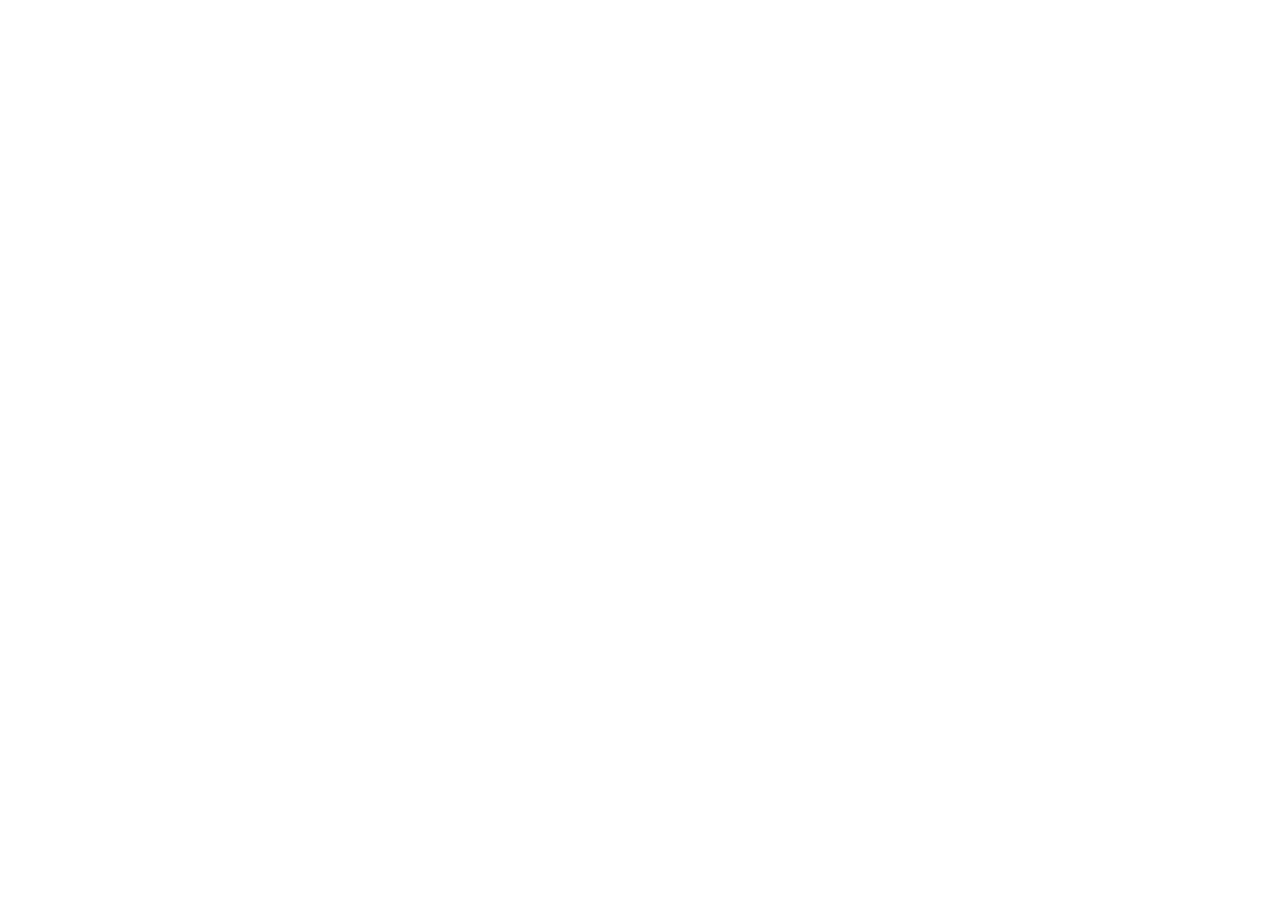
==== index.html @ e095d1ec "Add files via upload" ====
<!DOCTYPE html>
<html lang="id">
<head>
<meta charset="utf-8">
<meta name="viewport" content="width=device-width,initial-scale=1,viewport-fit=cover">
<title>Raka &amp; Alya - Undangan Pernikahan</title>
<meta name="description" content="Kami mengundang Anda untuk hadir di hari bahagia kami.">
<!-- GANTI: ganti DOMAIN-ANDA.com dengan alamat website sesudah dipublikasikan (harus URL lengkap) -->
<meta property="og:type" content="website">
<meta property="og:title" content="Raka &amp; Alya - Undangan Pernikahan">
<meta property="og:description" content="Kami mengundang Anda untuk hadir di hari bahagia kami.">
<meta property="og:image" content="https://DOMAIN-ANDA.com/assets/img/og.jpg">
<meta property="og:url" content="https://DOMAIN-ANDA.com/">
<meta name="twitter:card" content="summary">
<link rel="preconnect" href="https://fonts.googleapis.com">
<link rel="preconnect" href="https://fonts.gstatic.com" crossorigin>
<link href="https://fonts.googleapis.com/css2?family=Cormorant+Garamond:wght@400;600&family=Poppins:wght@300;400;500&display=swap" rel="stylesheet">
<link rel="stylesheet" href="assets/css/style.css">
<script>document.documentElement.classList.add('js')</script>
<meta property="og:site_name" content="Raka &amp; Alya - Undangan Pernikahan">
<meta property="og:image:width" content="600">
<meta property="og:image:height" content="600">
</head>
<body class="locked">
<main id="app" class="wrap"></main>
<noscript><p style="padding:24px;text-align:center">Aktifkan JavaScript untuk melihat undangan.</p></noscript>
<script src="assets/js/config.js"></script>
<script src="assets/js/main.js"></script>
</body>
</html>
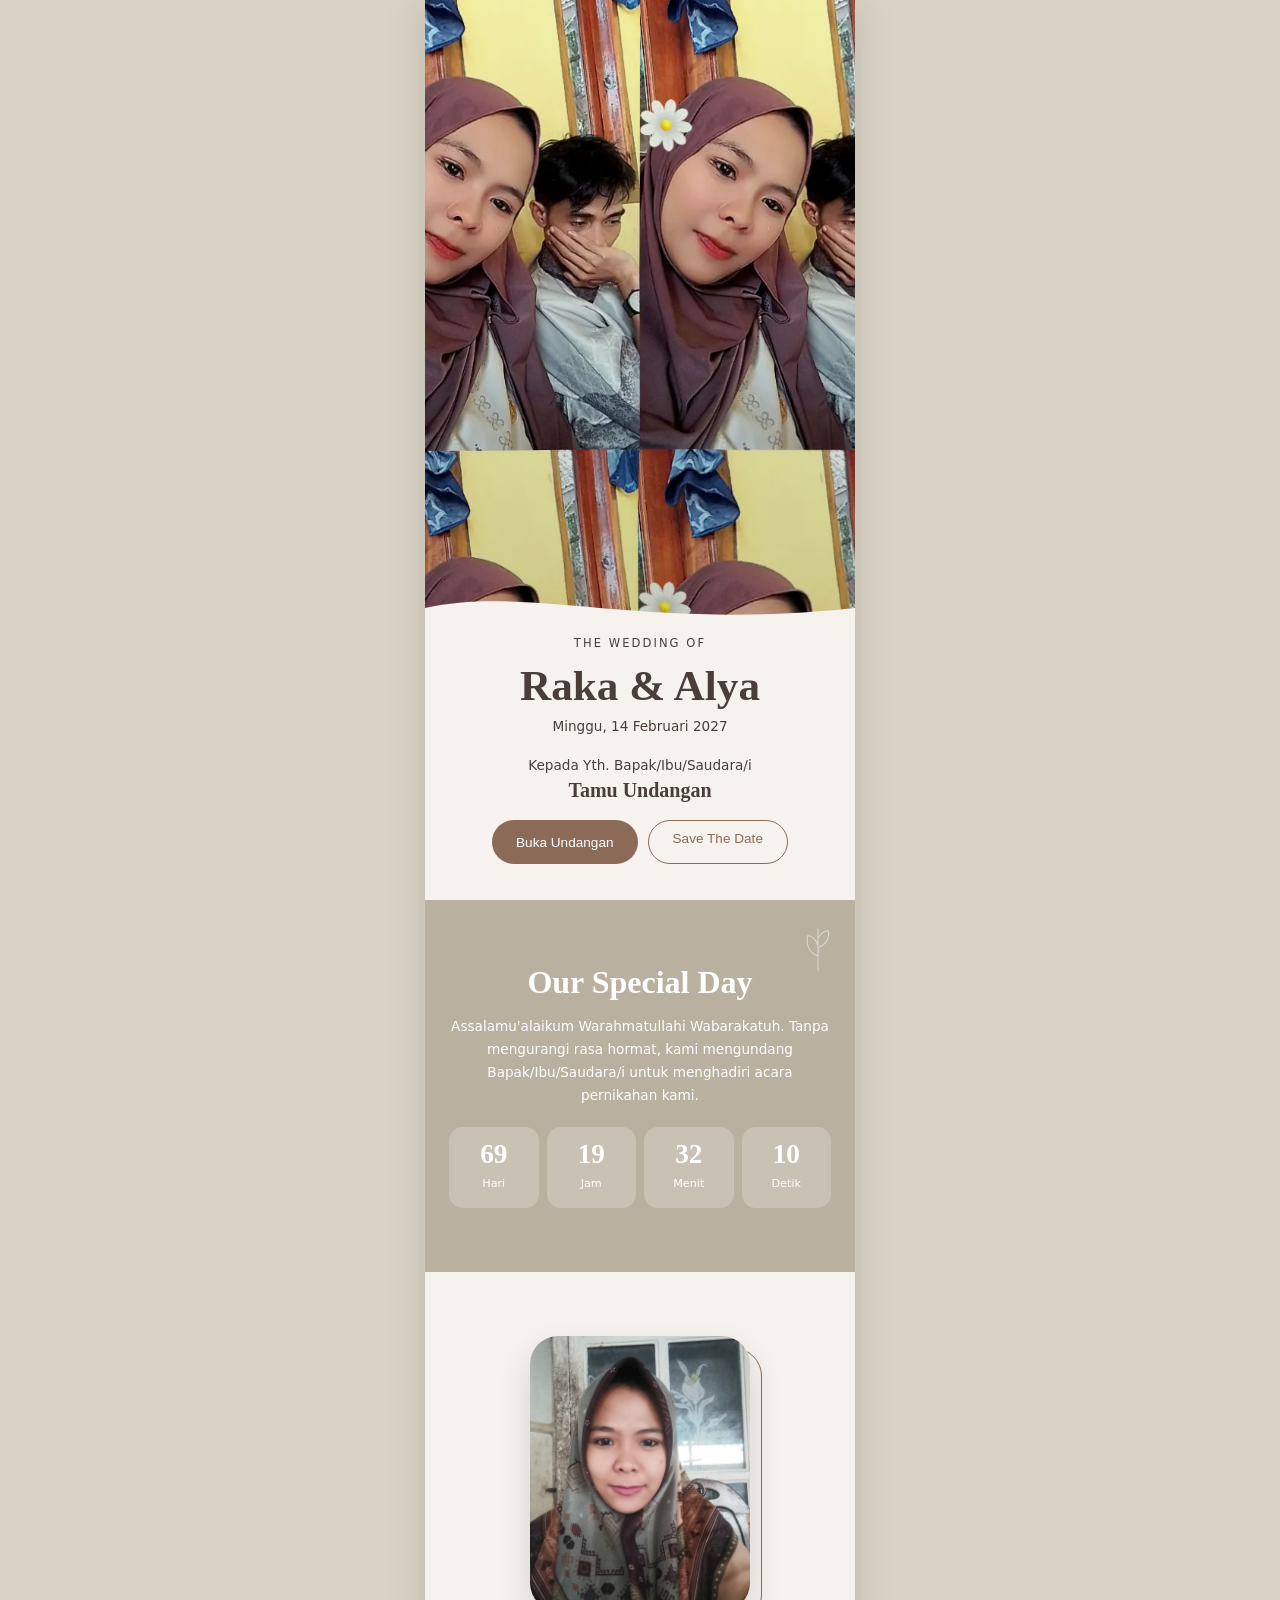
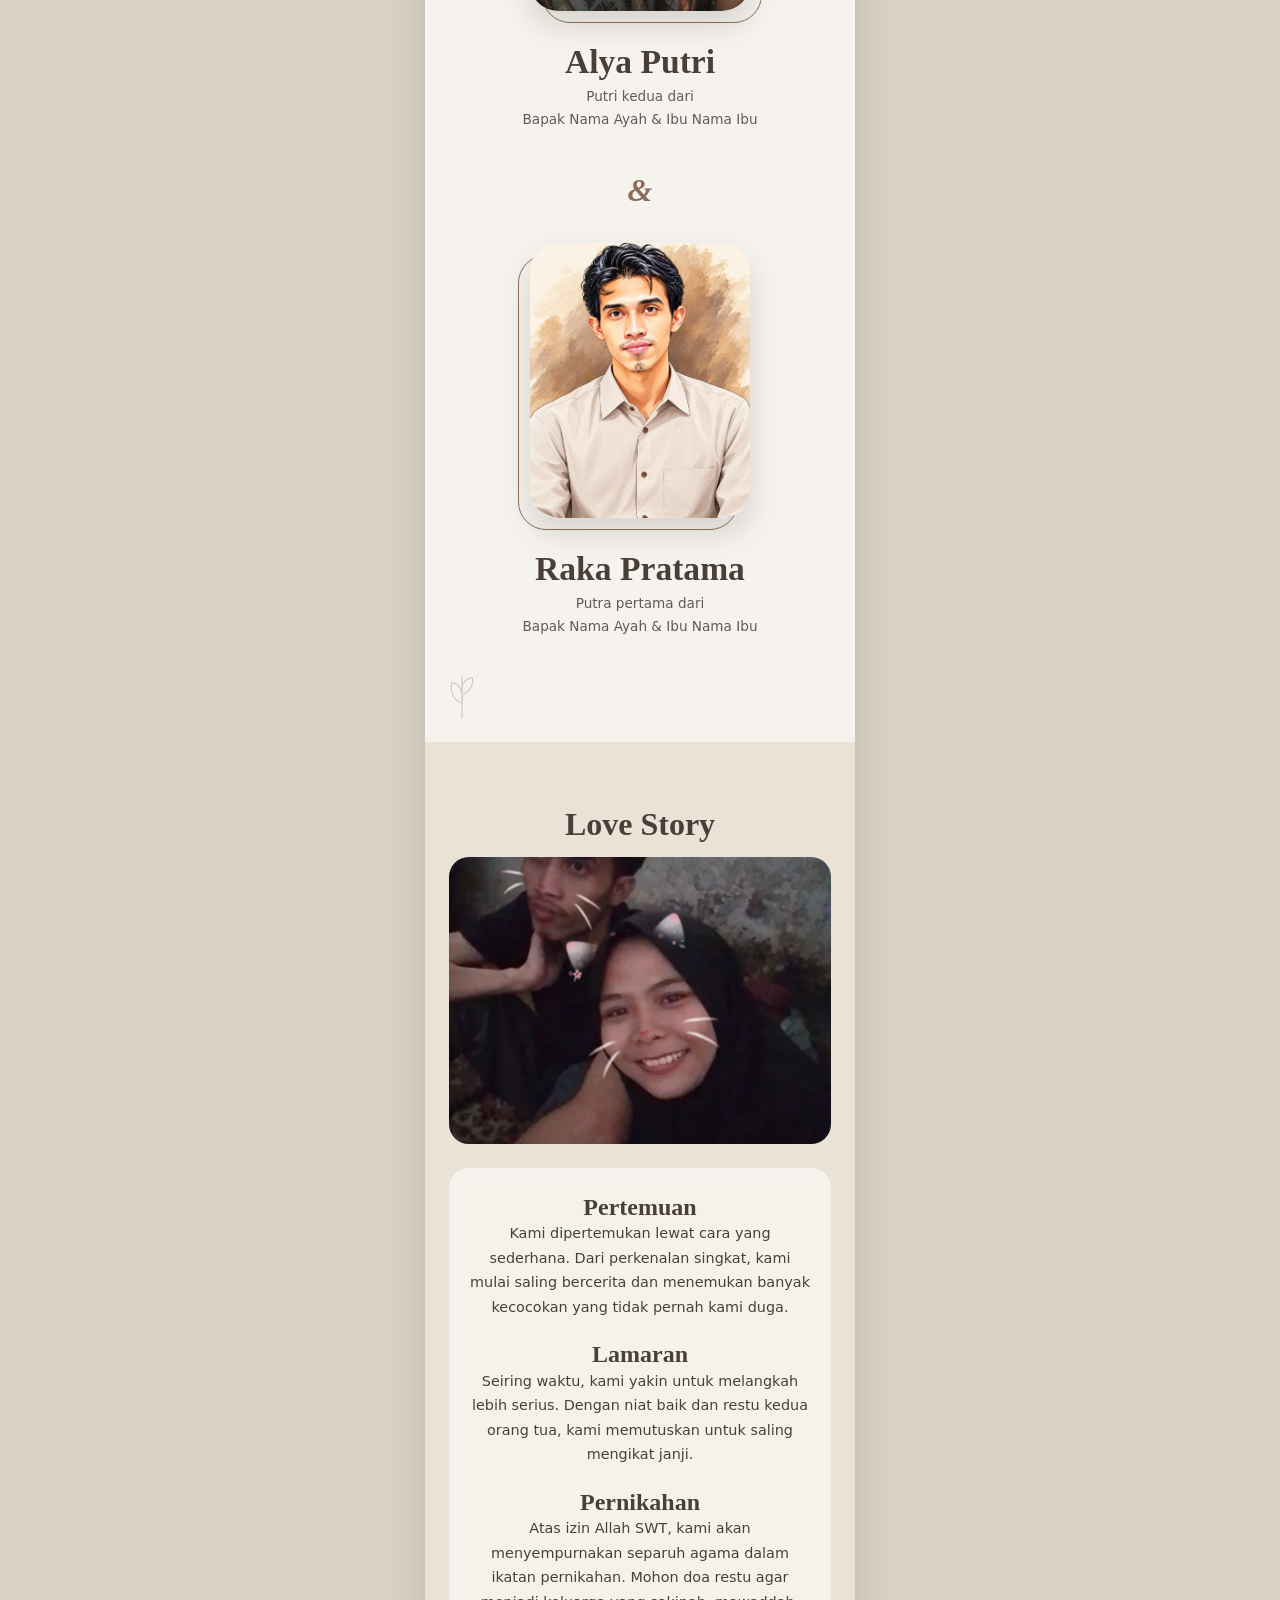
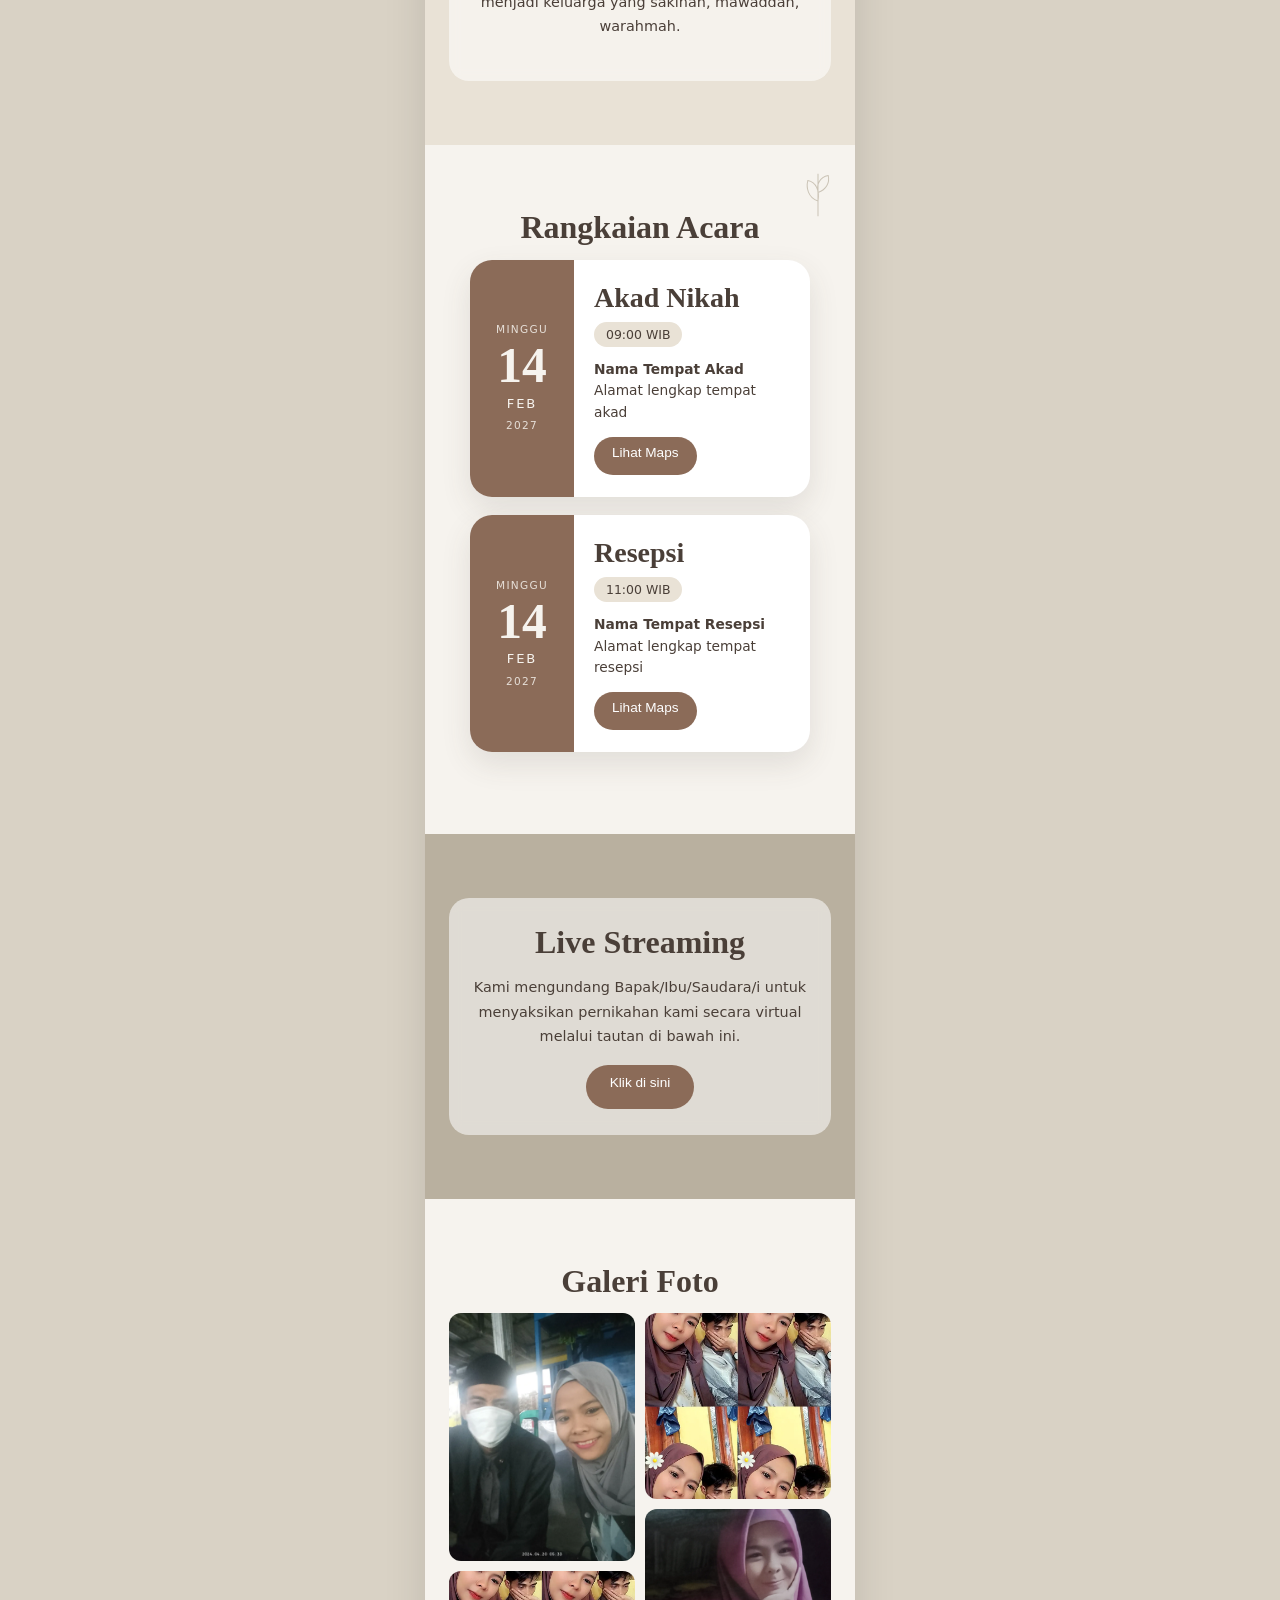
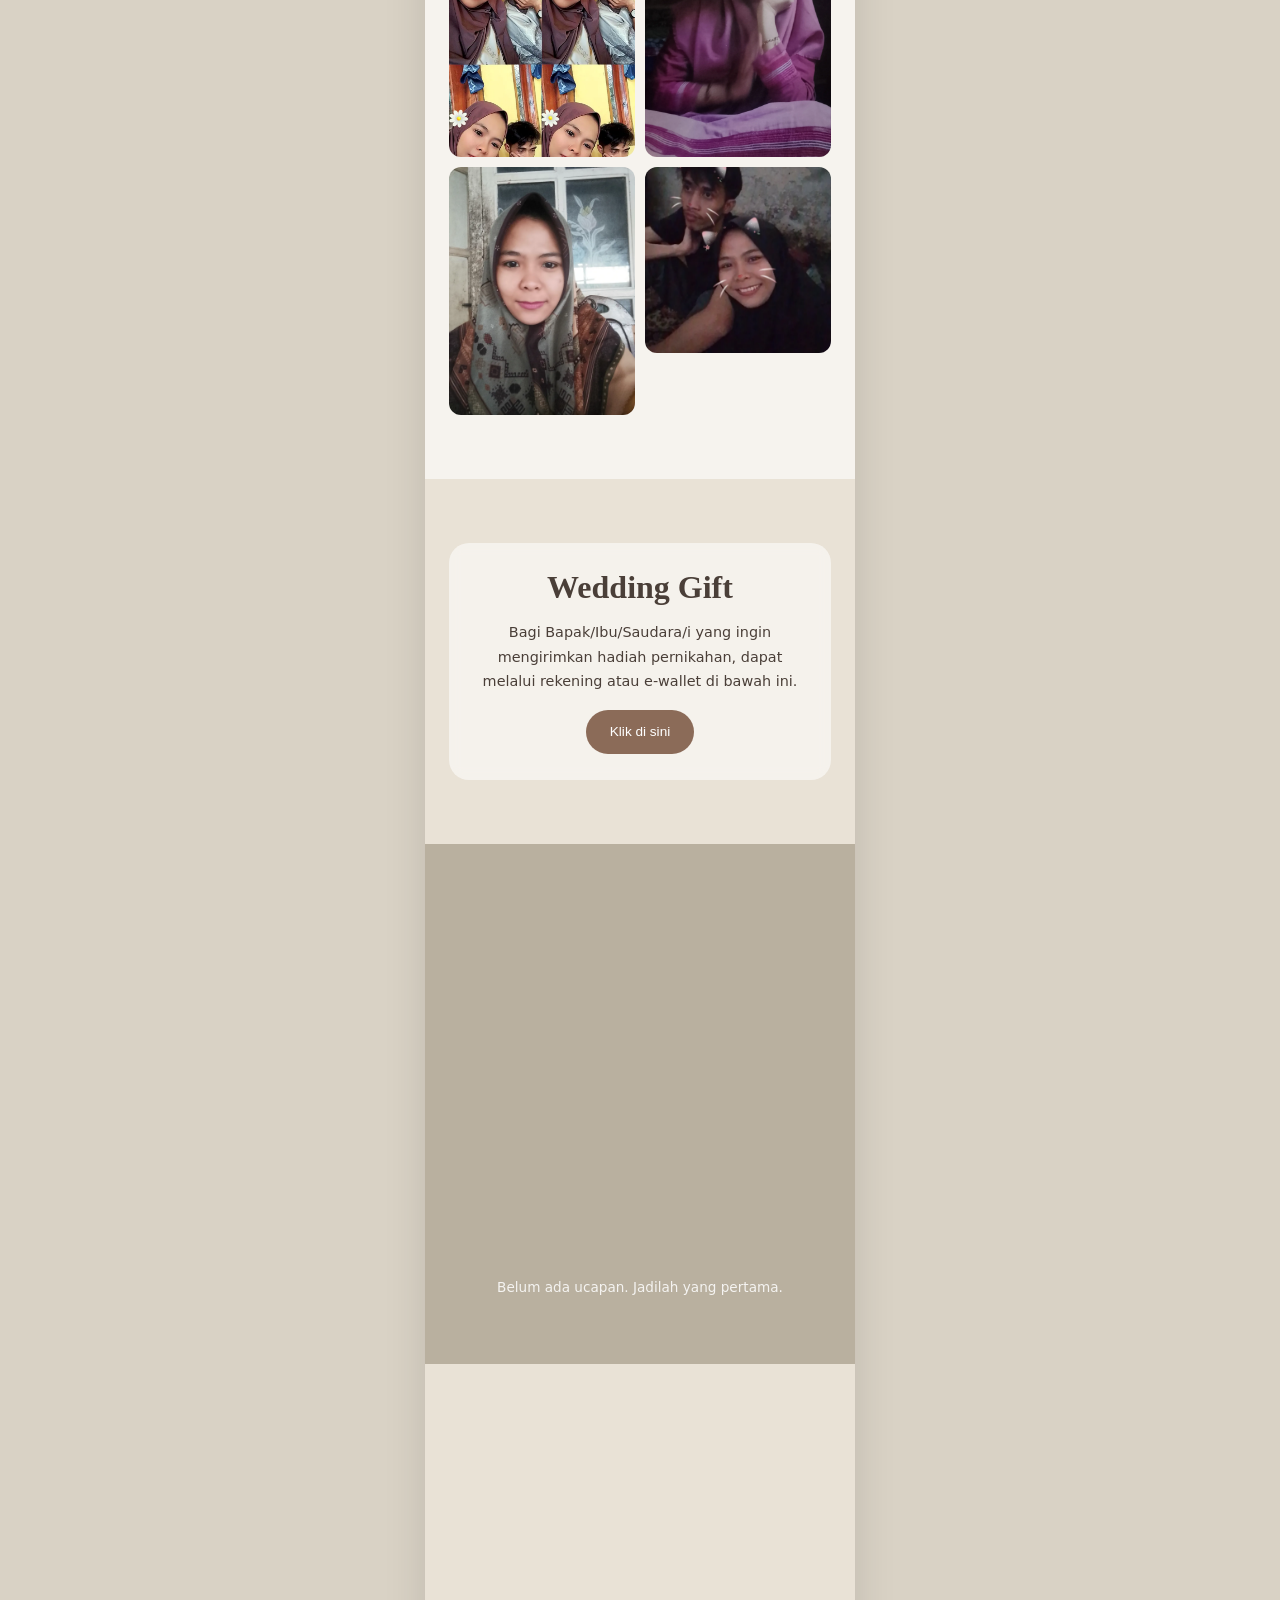
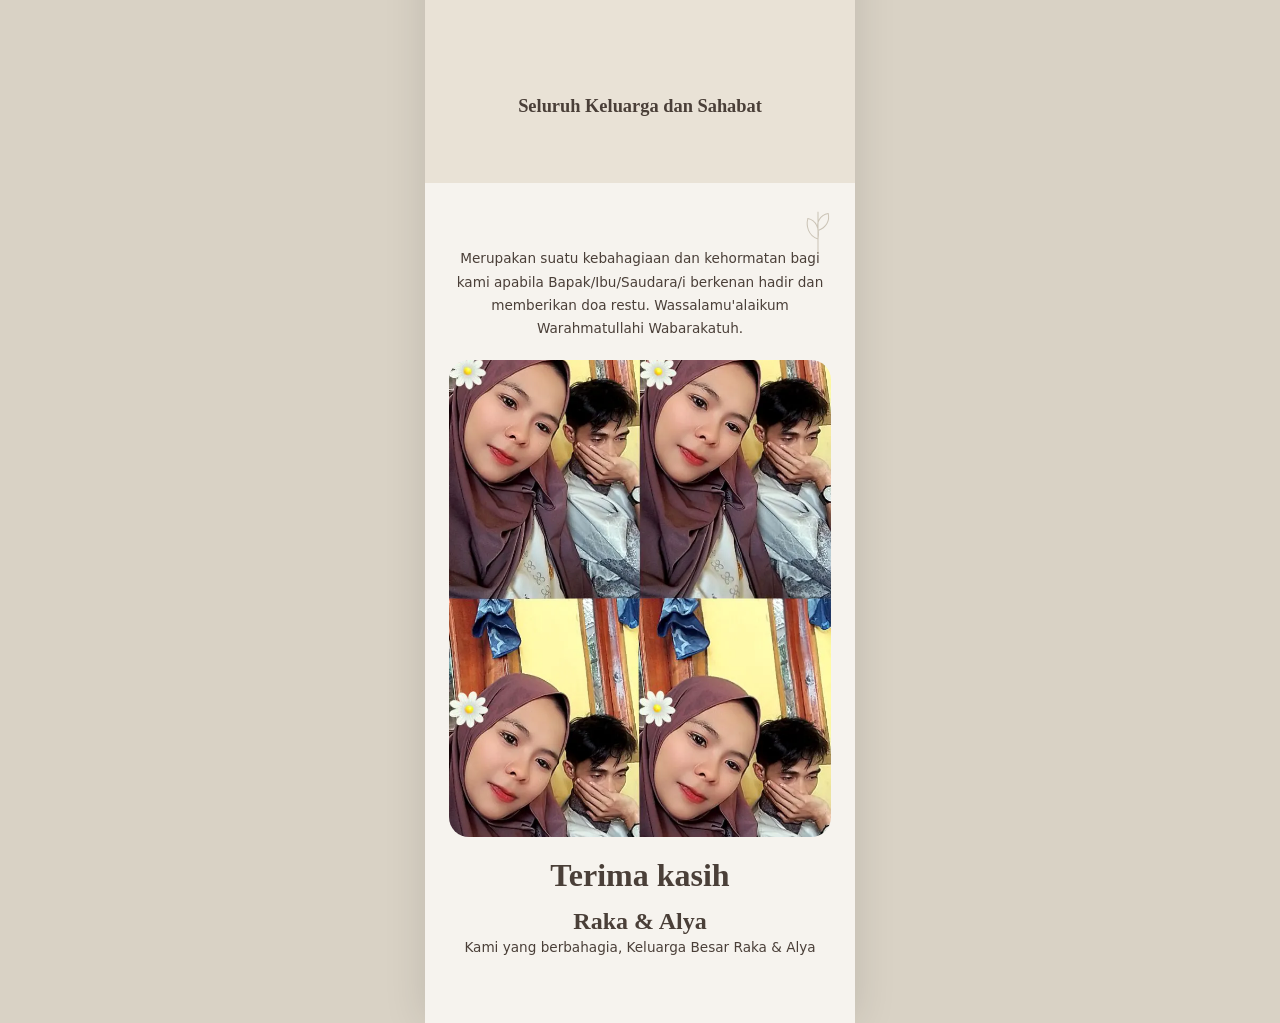
==== commit 80d86de6: "Add files via upload" ====
--- a/index.html
+++ b/index.html
@@ -9,8 +9,8 @@
 <meta property="og:type" content="website">
 <meta property="og:title" content="Raka &amp; Alya - Undangan Pernikahan">
 <meta property="og:description" content="Kami mengundang Anda untuk hadir di hari bahagia kami.">
-<meta property="og:image" content="https://DOMAIN-ANDA.com/assets/img/og.jpg">
-<meta property="og:url" content="https://DOMAIN-ANDA.com/">
+<meta property="og:image" content="https://ddarkan03-ux.github.io/undangan-katalog-darkan/assets/img/og.jpg">
+<meta property="og:url" content="https://ddarkan03-ux.github.io/undangan-katalog-darkan/">
 <meta name="twitter:card" content="summary">
 <link rel="preconnect" href="https://fonts.googleapis.com">
 <link rel="preconnect" href="https://fonts.gstatic.com" crossorigin>
--- a/assets/css/style.css
+++ b/assets/css/style.css
@@ -0,0 +1,146 @@
+/* ===== Variabel warna & animasi (ubah di sini) ===== */
+:root{--cream:#F6F3EE;--sand:#E9E2D6;--taupe:#B9B09F;--brown:#8B6B58;--ink:#4A3F38;--gold:#B8935A;--gold2:#E6CC99;--d:.9s;--ease:cubic-bezier(.22,1,.36,1)}
+*{box-sizing:border-box;margin:0;padding:0}
+html{scroll-behavior:smooth}
+body{font:400 15px/1.7 Poppins,system-ui,sans-serif;color:var(--ink);background:#d9d2c5;-webkit-text-size-adjust:100%}
+body.locked{overflow:hidden}
+img{display:block;max-width:100%}
+.wrap{max-width:430px;margin:0 auto;background:var(--cream);overflow-x:hidden;box-shadow:0 0 40px rgba(0,0,0,.12)}
+h1,h2,h3{font-family:'Cormorant Garamond',Georgia,serif;font-weight:600;line-height:1.15}
+h2{font-size:2rem;margin-bottom:14px}
+h3{font-size:1.5rem}
+.sm{font-size:.85rem;opacity:.85}
+.sec{padding:64px 24px;text-align:center;position:relative;overflow:hidden}
+.sand{background:var(--sand)}
+.taupe{background:var(--taupe);color:#fff}
+.btn{display:inline-block;min-height:44px;padding:10px 24px;border:0;border-radius:999px;background:var(--brown);color:#fff;font:500 .85rem Poppins,sans-serif;cursor:pointer;text-decoration:none;transition:transform .2s}
+.btn:active{transform:scale(.97)}
+.btn.ghost{background:transparent;color:var(--brown);border:1px solid var(--brown)}
+.btn:focus-visible,input:focus-visible,select:focus-visible,textarea:focus-visible{outline:2px solid var(--brown);outline-offset:2px}
+
+/* ===== Cover ===== */
+.cover{position:relative;min-height:100vh;min-height:100svh;display:flex;flex-direction:column;justify-content:flex-end;overflow:hidden;background:var(--taupe)}
+.slides,.slides img,.veil,.parts{position:absolute;inset:0}
+.slides img{width:100%;height:100%;object-fit:cover;opacity:0;transform:scale(1);transition:opacity 1.5s,transform 8s linear}
+.slides img.on{opacity:1;transform:scale(1.08)}
+.veil{background:linear-gradient(to bottom,rgba(0,0,0,.05),rgba(0,0,0,.25))}
+.parts{pointer-events:none;overflow:hidden}
+.parts i{position:absolute;bottom:-10px;border-radius:50%;background:rgba(255,255,255,.8);animation:up linear infinite}
+@keyframes up{to{transform:translateY(-110vh);opacity:0}}
+.wave{position:relative;display:block;width:100%;height:46px;overflow:hidden;margin-bottom:-1px}
+.wave svg{width:200%;height:100%;animation:wv 12s linear infinite}
+@keyframes wv{to{transform:translateX(-50%)}}
+.cover-body{position:relative;background:var(--cream);padding:0 24px 36px;text-align:center}
+.cover small{letter-spacing:.18em;font-size:.72rem}
+.cover h1{font-size:2.7rem;margin:6px 0 4px}
+.guest{margin:16px 0 18px;font-size:.85rem}
+.guest b{display:block;font:600 1.25rem 'Cormorant Garamond',Georgia,serif;margin-top:2px}
+.row{display:flex;gap:10px;justify-content:center;flex-wrap:wrap}
+
+/* ===== Ornamen daun ===== */
+.leaf{position:absolute;width:34px;color:var(--taupe);opacity:.7;animation:sway 6s ease-in-out infinite alternate;pointer-events:none}
+.leaf.a{top:22px;right:20px}.leaf.b{bottom:22px;left:20px;animation-delay:-3s}
+.taupe .leaf{color:#fff;opacity:.5}
+@keyframes sway{from{transform:rotate(-4deg) translateY(0)}to{transform:rotate(4deg) translateY(6px)}}
+
+/* ===== Hitung mundur ===== */
+.cd{display:grid;grid-template-columns:repeat(4,1fr);gap:8px;margin-top:20px}
+.cd div{background:rgba(255,255,255,.22);border-radius:14px;padding:12px 4px}
+.cd b{display:block;font:600 1.7rem 'Cormorant Garamond',Georgia,serif}
+.cd small{font-size:.7rem}
+
+/* ===== Mempelai ===== */
+.mp{margin-bottom:34px}
+.amp{font:italic 600 2rem 'Cormorant Garamond',Georgia,serif;color:var(--brown);margin-bottom:30px}
+
+/* ===== Love story ===== */
+.story{width:100%;aspect-ratio:4/3;object-fit:cover;border-radius:20px;margin-bottom:24px}
+.ls{margin-bottom:22px}
+.ls:last-child{margin-bottom:0}
+.ls p{font-size:.9rem}
+
+/* ===== Akad & Resepsi ===== */
+
+/* ===== Kartu kaca ===== */
+.glass{background:rgba(255,255,255,.55);-webkit-backdrop-filter:blur(6px);backdrop-filter:blur(6px);border-radius:20px;padding:26px 20px;color:var(--ink)}
+.glass p{margin-bottom:16px;font-size:.9rem}
+
+/* ===== Galeri ===== */
+.gal{columns:2;column-gap:10px}
+.gal img{width:100%;margin-bottom:10px;border-radius:12px;cursor:pointer;break-inside:avoid;object-fit:cover}
+.gal img:nth-child(odd){aspect-ratio:3/4}.gal img:nth-child(even){aspect-ratio:1/1}
+.lb{position:fixed;inset:0;background:rgba(20,15,10,.92);display:none;align-items:center;justify-content:center;z-index:50;opacity:0;transition:opacity .3s}
+.lb.open{display:flex;opacity:1}
+.lb img{max-width:92vw;max-height:80vh;border-radius:8px}
+.lb button{position:absolute;background:none;border:0;color:#fff;font-size:34px;padding:12px;cursor:pointer}
+.lb .x{top:10px;right:14px}.lb .p{left:6px}.lb .n{right:6px}
+
+/* ===== Wedding gift (selalu rata tengah) ===== */
+.acc{display:grid;grid-template-rows:0fr;transition:grid-template-rows .5s var(--ease)}
+.acc.open{grid-template-rows:1fr}
+.acc>div{overflow:hidden;display:flex;flex-direction:column;align-items:center;justify-content:center;gap:12px}
+.acc.open>div{padding-top:6px}
+.bank{width:100%;max-width:300px;background:#fff;border-radius:16px;padding:16px 18px;text-align:left;display:flex;justify-content:space-between;align-items:center;gap:10px;box-shadow:0 4px 14px rgba(74,63,56,.12)}
+.bank b{display:block;font-size:1.05rem;letter-spacing:.04em}
+.bank small{display:block;font-size:.75rem;opacity:.8}
+.bank .btn{min-height:36px;padding:6px 14px}
+
+/* ===== Form RSVP ===== */
+form{display:flex;flex-direction:column;gap:10px;text-align:left}
+input,select,textarea{width:100%;padding:12px 14px;border:1px solid var(--taupe);border-radius:12px;background:#fff;font:400 .9rem Poppins,sans-serif;color:var(--ink)}
+textarea{min-height:90px;resize:vertical}
+.msg{background:#fff;border-radius:14px;padding:12px 14px;margin-top:10px;text-align:left}
+.msg p{font-size:.88rem;margin:2px 0}
+.msg small{font-size:.72rem;opacity:.7}
+.ok{color:#3f8a5a}.no{color:#b3563f}.rg{color:#a08a3a}
+
+/* ===== Penutup, musik, toast ===== */
+.closing img{width:100%;aspect-ratio:4/5;object-fit:cover;border-radius:20px;margin:20px 0}
+.music{position:fixed;right:max(14px,calc(50% - 201px));bottom:calc(14px + env(safe-area-inset-bottom,0px));width:44px;height:44px;border-radius:50%;border:0;background:var(--brown);color:#fff;font-size:18px;z-index:20;display:none;cursor:pointer}
+.music.show{display:block;animation:pop .5s var(--ease)}
+.music.on{animation:spin 7s linear infinite}
+@keyframes spin{to{transform:rotate(360deg)}}
+@keyframes pop{from{transform:scale(0)}to{transform:scale(1)}}
+.toast{position:fixed;left:50%;bottom:80px;transform:translateX(-50%) translateY(20px);background:var(--ink);color:#fff;padding:10px 18px;border-radius:999px;font-size:.82rem;opacity:0;pointer-events:none;transition:.3s;z-index:60}
+.toast.show{opacity:1;transform:translateX(-50%)}
+
+/* ===== Sistem animasi: data-anim="fade-up|fade-down|fade-left|fade-right|zoom-in|blur-in" ===== */
+.js [data-anim]{opacity:0;transition:opacity var(--d) var(--ease),transform var(--d) var(--ease),filter var(--d) var(--ease)}
+.js [data-anim=fade-up]{transform:translateY(28px)}
+.js [data-anim=fade-down]{transform:translateY(-28px)}
+.js [data-anim=fade-left]{transform:translateX(-36px)}
+.js [data-anim=fade-right]{transform:translateX(36px)}
+.js [data-anim=zoom-in]{transform:scale(.92)}
+.js [data-anim=blur-in]{filter:blur(8px)}
+.js [data-anim].is-visible{opacity:1;transform:none;filter:none}
+.no-anim [data-anim]{opacity:1!important;transform:none!important;filter:none!important;transition:none!important}
+.no-anim .leaf,.no-anim .wave svg,.no-anim .parts i{animation:none!important}
+.no-anim .slides img.on{transform:none}
+@media (prefers-reduced-motion:reduce){*{animation:none!important;transition:none!important}.js [data-anim]{opacity:1;transform:none;filter:none}.slides img.on{transform:none}}
+
+/* ===== Turut mengundang ===== */
+.tm{margin-top:16px}
+.tm p{font:600 1.15rem/1.4 'Cormorant Garamond',Georgia,serif;margin-bottom:12px;padding-bottom:12px;border-bottom:1px solid var(--taupe)}
+.tm p:last-child{border-bottom:0;margin-bottom:0;padding-bottom:0}
+
+/* ===== Bingkai foto pengantin: minimalis, garis offset ===== */
+.mp{margin-bottom:40px}
+.ph{position:relative;width:220px;margin:0 auto 32px}
+.ph::before{content:"";position:absolute;inset:0;border:1.5px solid var(--brown);border-radius:28px;transform:translate(12px,12px)}
+.mp.alt .ph::before{transform:translate(-12px,12px)}
+.ph-in{position:relative;aspect-ratio:4/5;border-radius:28px;overflow:hidden;background:#fff;box-shadow:0 14px 30px rgba(74,63,56,.18)}
+.ph-in img{width:100%;height:100%;object-fit:cover}
+.mp h3{font-size:2.1rem;margin-bottom:4px}
+.amp{margin-bottom:34px}
+
+/* ===== Kartu acara: blok tanggal kiri + teks rata kiri ===== */
+.ev{display:grid;grid-template-columns:104px 1fr;max-width:340px;margin:0 auto 18px;background:#fff;border-radius:22px;overflow:hidden;box-shadow:0 12px 30px rgba(74,63,56,.12);text-align:left}
+.ev-d{background:var(--brown);color:var(--cream);display:flex;flex-direction:column;align-items:center;justify-content:center;gap:2px;padding:20px 8px;text-align:center}
+.ev-d small{font-size:.66rem;letter-spacing:.12em;opacity:.85}
+.ev-d b{font:600 3.1rem/1 'Cormorant Garamond',Georgia,serif}
+.ev-d span{font-size:.82rem;letter-spacing:.14em}
+.ev-i{padding:22px 20px}
+.ev-i h3{font-size:1.75rem;margin-bottom:8px}
+.ev-i .t{display:inline-block;font-size:.78rem;padding:2px 12px;border-radius:999px;background:var(--sand);margin-bottom:12px}
+.ev-i p{font-size:.86rem;line-height:1.55;margin-bottom:14px}
+.ev-i .btn{min-height:38px;padding:8px 18px}
